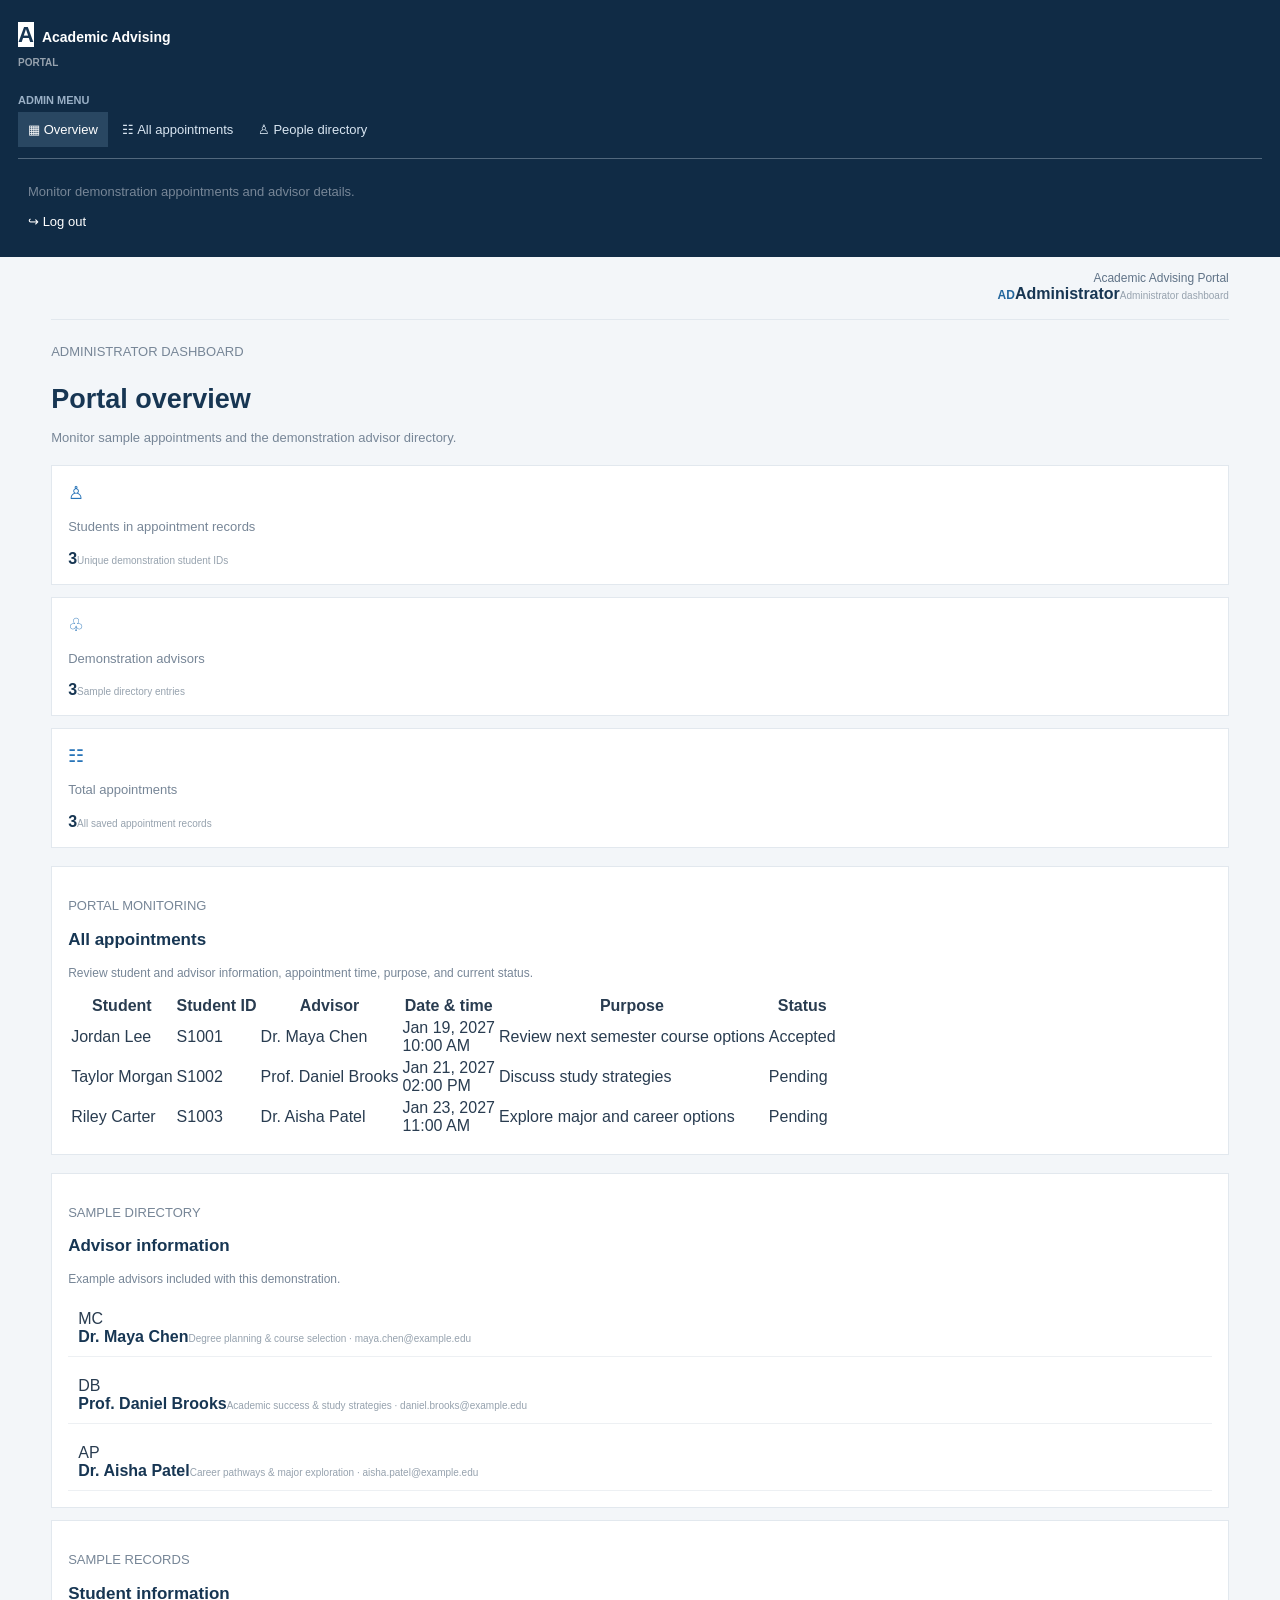
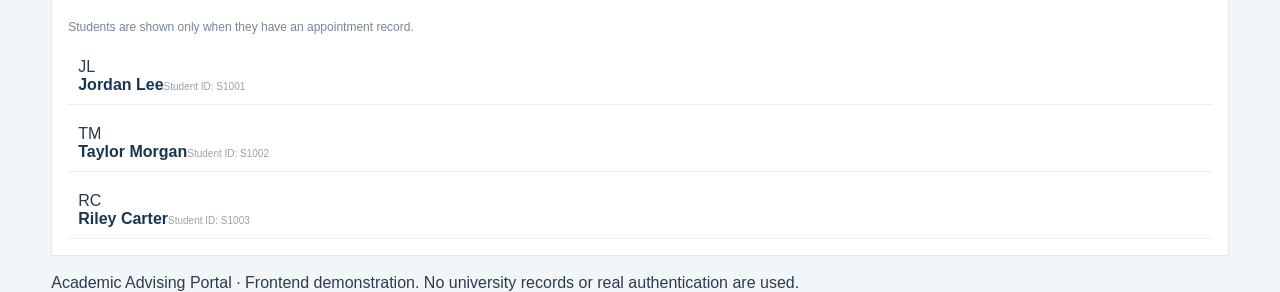
==== admin.html @ f2ca49fd "Initial commit: Academic Advising Portal" ====
<!DOCTYPE html>
<html lang="en">
<head>
  <meta charset="UTF-8">
  <meta name="viewport" content="width=device-width, initial-scale=1.0">
  <meta name="description" content="Administrator appointment monitoring dashboard">
  <title>Administrator Dashboard | Academic Advising Portal</title>
  <link rel="stylesheet" href="css/admin.css">
  <script src="js/portal-data.js" defer></script>
  <script src="js/admin.js" defer></script>
</head>
<body>
  <div class="app-shell">
    <aside class="sidebar">
      <a class="brand" href="admin.html"><span class="brand-mark">A</span><span>Academic Advising<br><small>PORTAL</small></span></a>
      <p class="nav-label">ADMIN MENU</p>
      <nav aria-label="Administrator navigation">
        <a class="nav-link active" href="#overview">▦ <span>Overview</span></a>
        <a class="nav-link" href="#appointments">☷ <span>All appointments</span></a>
        <a class="nav-link" href="#directories">♙ <span>People directory</span></a>
      </nav>
      <div class="sidebar-bottom"><p>Monitor demonstration appointments and advisor details.</p><a class="logout-link" href="index.html">↪ <span>Log out</span></a></div>
    </aside>
    <main class="main-content">
      <header class="topbar"><div class="mobile-title">Academic Advising Portal</div><div class="user-chip"><span class="avatar">AD</span><span><strong>Administrator</strong><small>Administrator dashboard</small></span></div></header>
      <section id="overview" class="page-heading"><div><p class="eyebrow">ADMINISTRATOR DASHBOARD</p><h1>Portal overview</h1><p>Monitor sample appointments and the demonstration advisor directory.</p></div></section>
      <div id="admin-message" class="message" role="status" hidden></div>
      <section class="stat-grid admin-stats" aria-label="Portal statistics">
        <article class="stat-card"><span class="stat-icon blue">♙</span><div><p>Students in appointment records</p><strong id="student-count">0</strong><small>Unique demonstration student IDs</small></div></article>
        <article class="stat-card"><span class="stat-icon violet">♧</span><div><p>Demonstration advisors</p><strong id="advisor-count">0</strong><small>Sample directory entries</small></div></article>
        <article class="stat-card"><span class="stat-icon green">☷</span><div><p>Total appointments</p><strong id="appointment-count">0</strong><small>All saved appointment records</small></div></article>
      </section>
      <section id="appointments" class="panel monitoring-panel">
        <div class="section-heading"><div><p class="eyebrow">PORTAL MONITORING</p><h2>All appointments</h2></div></div>
        <p class="section-description">Review student and advisor information, appointment time, purpose, and current status.</p>
        <div class="table-wrap"><table><thead><tr><th>Student</th><th>Student ID</th><th>Advisor</th><th>Date &amp; time</th><th>Purpose</th><th>Status</th></tr></thead><tbody id="admin-table-body"></tbody></table></div>
        <div id="empty-admin" class="empty-state" hidden>No appointment records are available.</div>
      </section>
      <section id="directories" class="directory-grid">
        <article class="panel"><div class="section-heading"><div><p class="eyebrow">SAMPLE DIRECTORY</p><h2>Advisor information</h2></div></div><p class="section-description">Example advisors included with this demonstration.</p><div id="admin-advisor-list" class="directory-list"></div></article>
        <article class="panel"><div class="section-heading"><div><p class="eyebrow">SAMPLE RECORDS</p><h2>Student information</h2></div></div><p class="section-description">Students are shown only when they have an appointment record.</p><div id="admin-student-list" class="directory-list"></div></article>
      </section>
      <footer class="page-footer">Academic Advising Portal · Frontend demonstration. No university records or real authentication are used.</footer>
    </main>
  </div>
</body>
</html>
---- css/admin.css ----
/* Basic dashboard colors and text */
body {
  margin: 0;
  background-color: #f3f6f9;
  color: #293c50;
  font-family: Arial, sans-serif;
}

/* Portal name and navigation */
.sidebar {
  padding: 18px;
  background-color: #102b45;
  color: #ffffff;
}

.brand {
  color: #ffffff;
  font-size: 14px;
  font-weight: bold;
  line-height: 1.5;
  text-decoration: none;
}

.brand-mark {
  margin-right: 8px;
  background-color: #ffffff;
  color: #173653;
  font-size: 22px;
  text-align: center;
}

small {
  color: #bdccda;
  font-size: 10px;
}

.nav-label {
  margin-top: 20px;
  color: #9ab0c6;
  font-size: 11px;
  font-weight: bold;
}

.nav-link {
  padding: 10px;
  color: #d8e5f1;
  font-size: 13px;
  text-decoration: none;
}

.nav-link.active {
  background-color: #294762;
  color: #ffffff;
}

.sidebar-bottom {
  margin-top: 20px;
  padding: 10px;
  border-top: 1px solid #52687d;
  color: #bdccda;
  font-size: 12px;
}

.logout-link {
  margin-top: 12px;
  color: #ffffff;
  font-size: 13px;
  text-decoration: none;
}

/* Main dashboard area */
.main-content {
  width: 92%;
  margin: 0 auto;
}

.topbar {
  height: 48px;
  padding-top: 14px;
  border-bottom: 1px solid #e2e8ee;
  text-align: right;
}

.mobile-title {
  color: #607387;
  font-size: 12px;
}

.user-chip {
  color: #34495c;
  font-size: 12px;
}

small {
  color: #778697;
  font-size: 10px;
}

.avatar {
  color: #24679d;
  font-weight: bold;
}

.page-heading {
  margin-top: 22px;
  margin-bottom: 18px;
}

h1 {
  margin-bottom: 8px;
  color: #173653;
  font-size: 27px;
}

p,
.section-description {
  color: #778697;
  font-size: 13px;
  line-height: 1.5;
}

.button {
  padding: 10px;
  border: 1px solid #173653;
  font-size: 12px;
  font-weight: bold;
  text-decoration: none;
}

.button-primary {
  background-color: #173653;
  color: #ffffff;
}

.button-secondary {
  background-color: #ffffff;
  color: #40566b;
}

.button-danger {
  border: 1px solid #efd0cf;
  background-color: #ffffff;
  color: #a34340;
}

/* Summary information and white panels */
.stat-grid {
  margin-bottom: 18px;
}

.stat-card,
.panel {
  margin-bottom: 12px;
  padding: 16px;
  border: 1px solid #e2e8ee;
  background-color: #ffffff;
}

.stat-icon {
  color: #2874b8;
  font-size: 18px;
}

strong {
  color: #173653;
  font-size: 16px;
}

small {
  color: #96a2ae;
  font-size: 10px;
}

.section-heading {
  margin-bottom: 8px;
}

h2 {
  color: #173653;
  font-size: 17px;
}

.section-description {
  font-size: 12px;
}

/* Appointment and directory tables */
.monitoring-panel {
  margin-bottom: 18px;
}

.directory-grid {
  margin-bottom: 18px;
}

.directory-item {
  margin-top: 10px;
  padding: 10px;
  border-bottom: 1px solid #edf0f3;
}
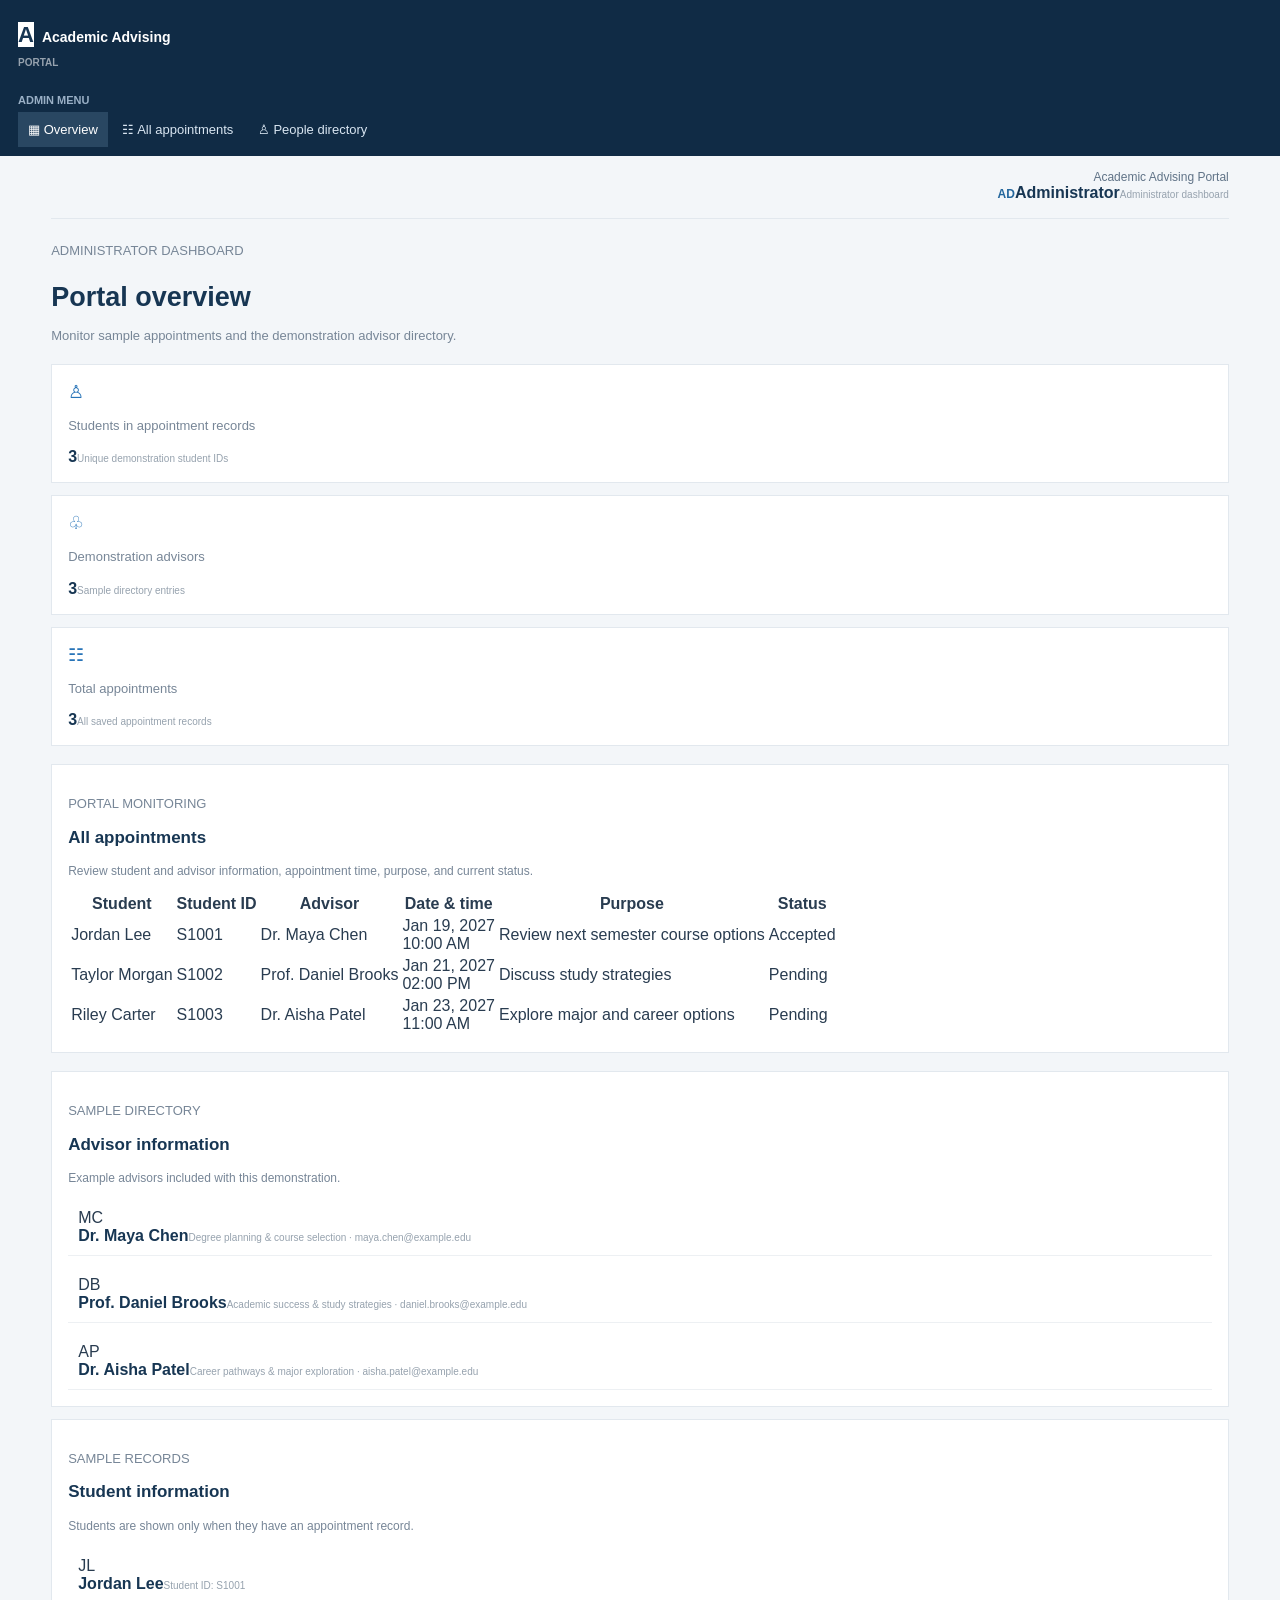
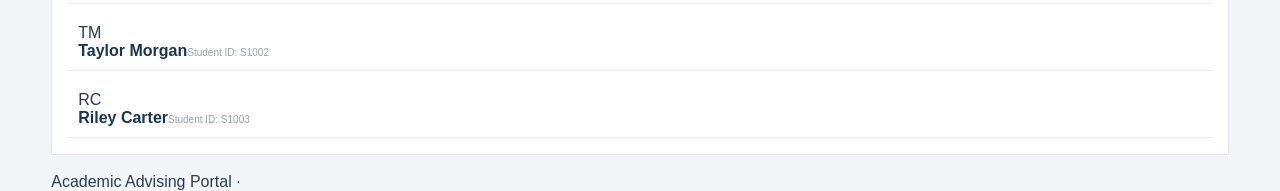
==== commit 05bb0708: "text are now formatted" ====
--- a/admin.html
+++ b/admin.html
@@ -19,7 +19,6 @@
         <a class="nav-link" href="#appointments">☷ <span>All appointments</span></a>
         <a class="nav-link" href="#directories">♙ <span>People directory</span></a>
       </nav>
-      <div class="sidebar-bottom"><p>Monitor demonstration appointments and advisor details.</p><a class="logout-link" href="index.html">↪ <span>Log out</span></a></div>
     </aside>
     <main class="main-content">
       <header class="topbar"><div class="mobile-title">Academic Advising Portal</div><div class="user-chip"><span class="avatar">AD</span><span><strong>Administrator</strong><small>Administrator dashboard</small></span></div></header>
@@ -40,7 +39,7 @@
         <article class="panel"><div class="section-heading"><div><p class="eyebrow">SAMPLE DIRECTORY</p><h2>Advisor information</h2></div></div><p class="section-description">Example advisors included with this demonstration.</p><div id="admin-advisor-list" class="directory-list"></div></article>
         <article class="panel"><div class="section-heading"><div><p class="eyebrow">SAMPLE RECORDS</p><h2>Student information</h2></div></div><p class="section-description">Students are shown only when they have an appointment record.</p><div id="admin-student-list" class="directory-list"></div></article>
       </section>
-      <footer class="page-footer">Academic Advising Portal · Frontend demonstration. No university records or real authentication are used.</footer>
+      <footer class="page-footer">Academic Advising Portal ·</footer>
     </main>
   </div>
 </body>
